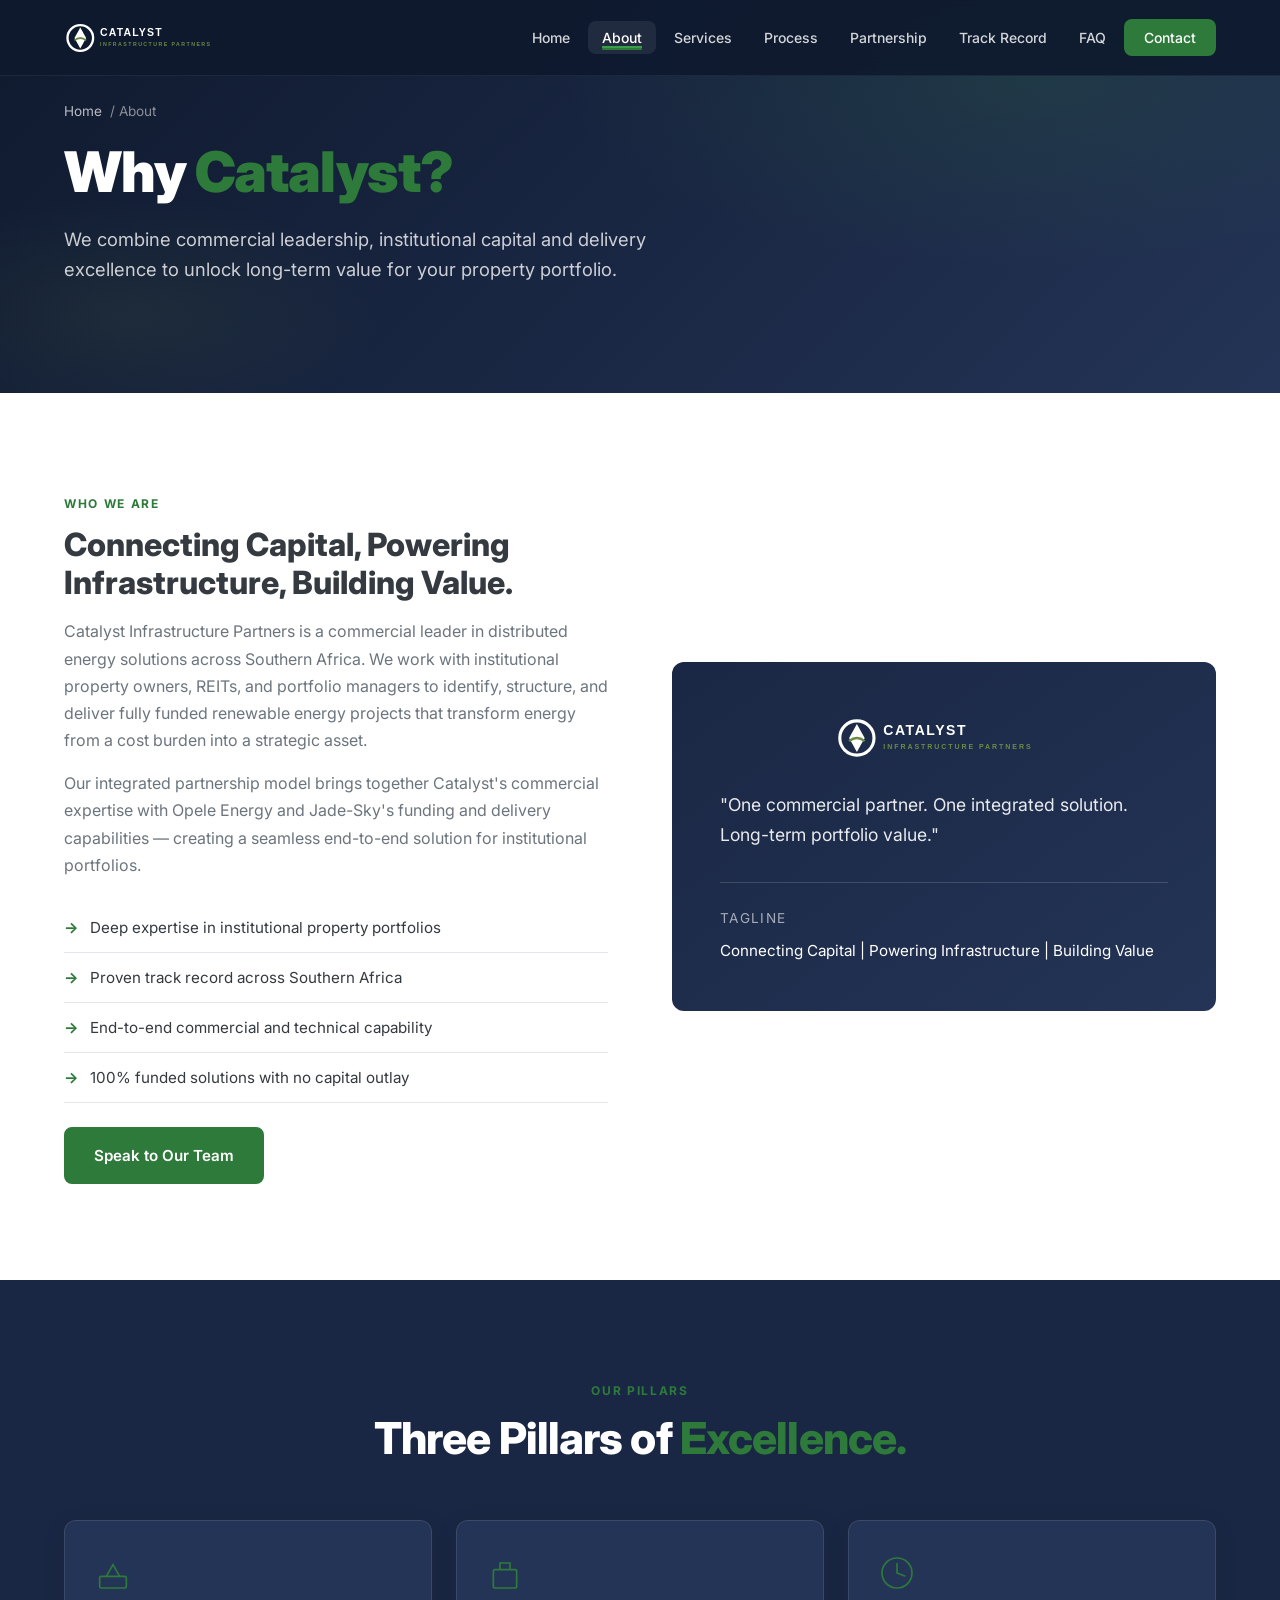
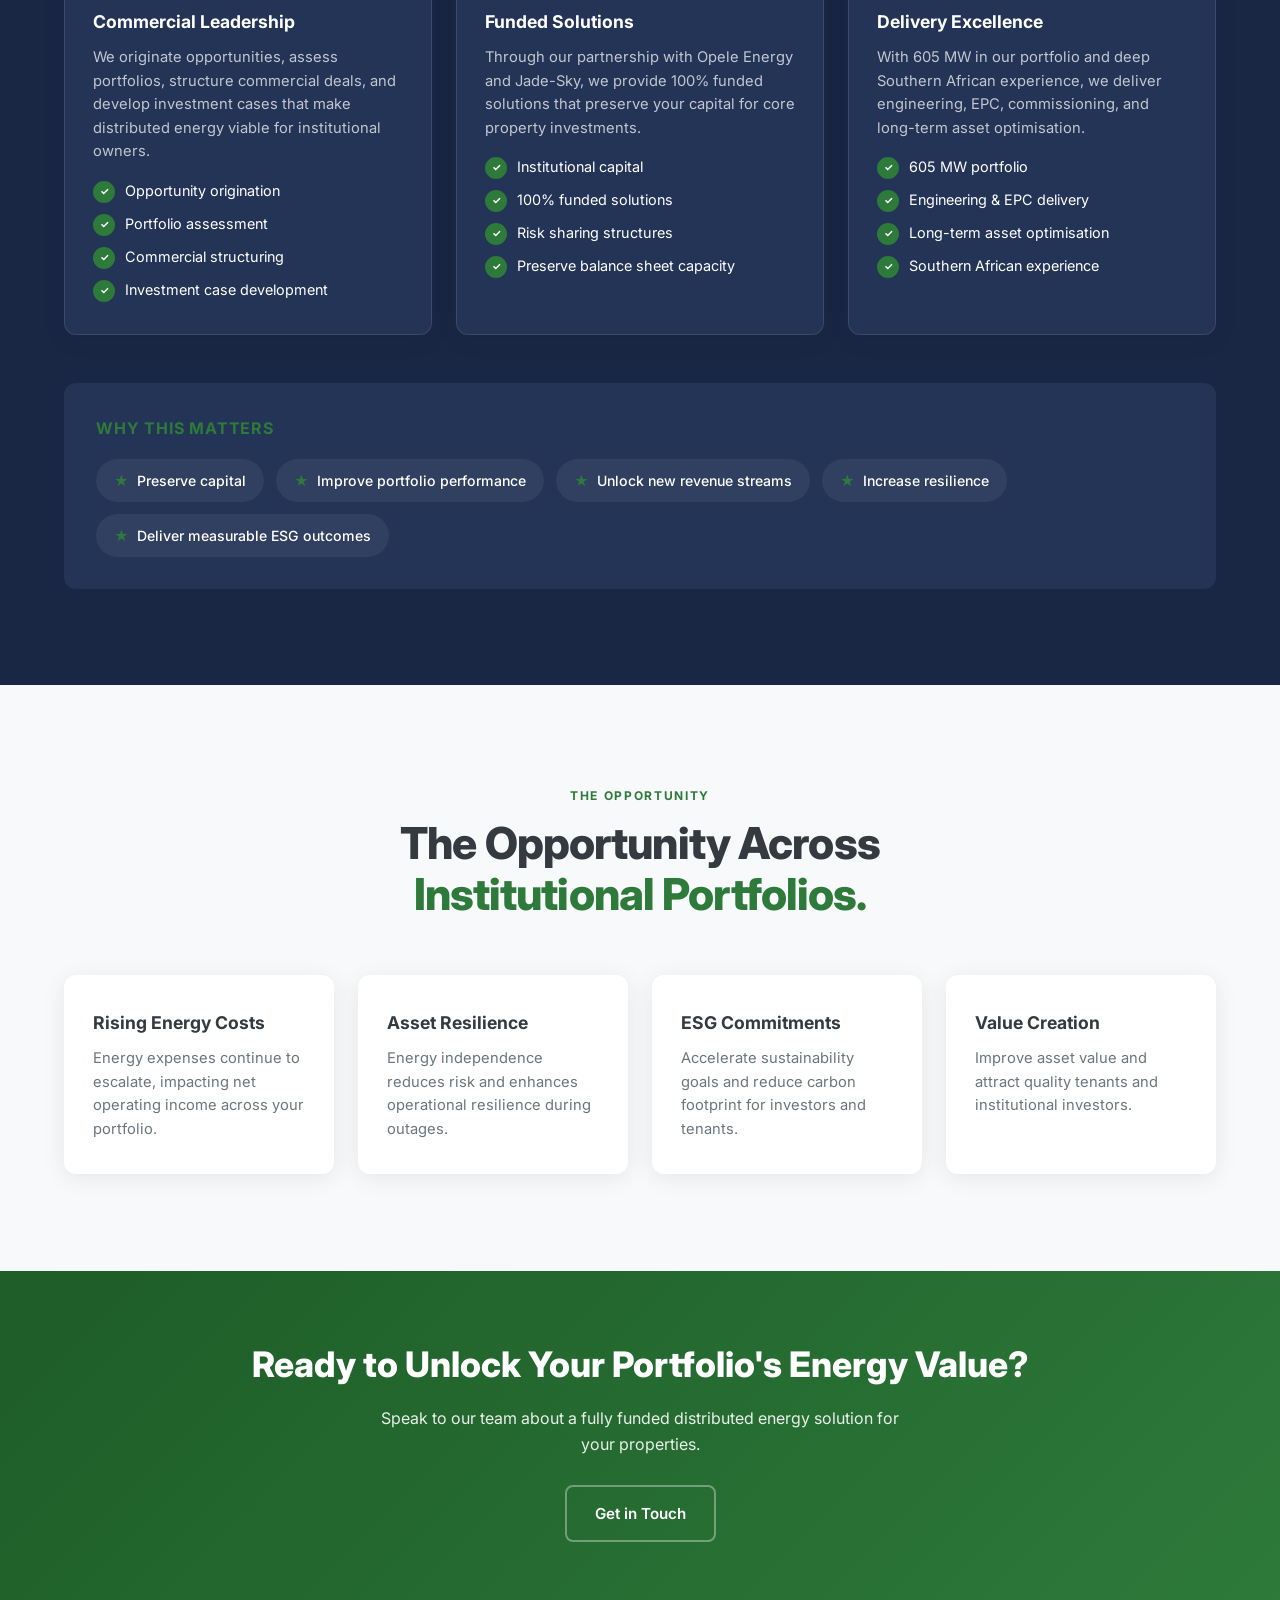
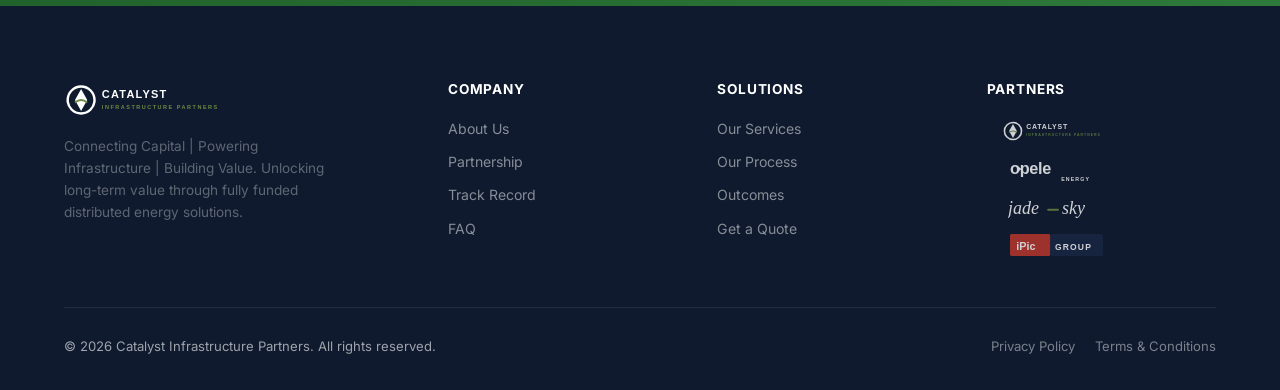
==== about.html @ 3e43d6f1 "Rebuild as multi-page site with fixed logos and premium animations Convert single-page site into ful" ====
<!DOCTYPE html>
<html lang="en">
<head>
    <meta charset="UTF-8">
    <meta name="viewport" content="width=device-width, initial-scale=1.0">
    <title>About Us | Catalyst Infrastructure Partners</title>
    <meta name="description" content="Learn about Catalyst Infrastructure Partners — commercial leadership in distributed energy solutions across Southern Africa.">
    <link rel="preconnect" href="https://fonts.googleapis.com">
    <link rel="preconnect" href="https://fonts.gstatic.com" crossorigin>
    <link href="https://fonts.googleapis.com/css2?family=Inter:wght@300;400;500;600;700;800;900&display=swap" rel="stylesheet">
    <link rel="stylesheet" href="css/styles.css">
    <link rel="stylesheet" href="css/animations.css">
    <link rel="icon" href="assets/logos/catalyst-dark.svg" type="image/svg+xml">
</head>
<body data-page="about" class="page-loading">
    <div id="site-nav"></div>

    <section class="page-hero">
        <div class="container">
            <nav class="breadcrumb"><a href="index.html">Home</a> / About</nav>
            <h1>Why <span class="text-green">Catalyst?</span></h1>
            <p>We combine commercial leadership, institutional capital and delivery excellence to unlock long-term value for your property portfolio.</p>
        </div>
    </section>

    <section class="section">
        <div class="container split-section">
            <div class="split-content reveal-left">
                <span class="section-label">Who We Are</span>
                <h2>Connecting Capital, Powering Infrastructure, Building Value.</h2>
                <p>Catalyst Infrastructure Partners is a commercial leader in distributed energy solutions across Southern Africa. We work with institutional property owners, REITs, and portfolio managers to identify, structure, and deliver fully funded renewable energy projects that transform energy from a cost burden into a strategic asset.</p>
                <p>Our integrated partnership model brings together Catalyst's commercial expertise with Opele Energy and Jade-Sky's funding and delivery capabilities — creating a seamless end-to-end solution for institutional portfolios.</p>
                <ul class="feature-list">
                    <li>Deep expertise in institutional property portfolios</li>
                    <li>Proven track record across Southern Africa</li>
                    <li>End-to-end commercial and technical capability</li>
                    <li>100% funded solutions with no capital outlay</li>
                </ul>
                <a href="contact.html" class="btn btn-primary">Speak to Our Team</a>
            </div>
            <div class="visual-box reveal-right">
                <img src="assets/logos/catalyst-light.svg" alt="Catalyst" style="height:56px;margin-bottom:24px;">
                <p style="font-size:1.1rem;line-height:1.7;opacity:0.9;">"One commercial partner. One integrated solution. Long-term portfolio value."</p>
                <div style="margin-top:32px;padding-top:24px;border-top:1px solid rgba(255,255,255,0.15);">
                    <p style="font-size:0.85rem;opacity:0.6;text-transform:uppercase;letter-spacing:0.1em;margin-bottom:8px;">Tagline</p>
                    <p style="font-size:0.95rem;">Connecting Capital | Powering Infrastructure | Building Value</p>
                </div>
            </div>
        </div>
    </section>

    <section class="section section-dark">
        <div class="container">
            <div class="section-header reveal">
                <span class="section-label">Our Pillars</span>
                <h2 class="section-title">Three Pillars of <span class="text-green">Excellence.</span></h2>
            </div>
            <div class="cards-grid three-col stagger-children reveal">
                <div class="card card-bordered">
                    <div class="card-icon-sm"><svg viewBox="0 0 48 48" fill="none" stroke="currentColor" stroke-width="2"><rect x="8" y="28" width="32" height="14" rx="2"/><path d="M16 28 L24 14 L32 28"/></svg></div>
                    <h3>Commercial Leadership</h3>
                    <p>We originate opportunities, assess portfolios, structure commercial deals, and develop investment cases that make distributed energy viable for institutional owners.</p>
                    <ul class="check-list" style="margin-top:16px;">
                        <li>Opportunity origination</li>
                        <li>Portfolio assessment</li>
                        <li>Commercial structuring</li>
                        <li>Investment case development</li>
                    </ul>
                </div>
                <div class="card card-bordered">
                    <div class="card-icon-sm"><svg viewBox="0 0 48 48" fill="none" stroke="currentColor" stroke-width="2"><rect x="10" y="20" width="28" height="22" rx="2"/><path d="M18 20 L18 12 L30 12 L30 20"/></svg></div>
                    <h3>Funded Solutions</h3>
                    <p>Through our partnership with Opele Energy and Jade-Sky, we provide 100% funded solutions that preserve your capital for core property investments.</p>
                    <ul class="check-list" style="margin-top:16px;">
                        <li>Institutional capital</li>
                        <li>100% funded solutions</li>
                        <li>Risk sharing structures</li>
                        <li>Preserve balance sheet capacity</li>
                    </ul>
                </div>
                <div class="card card-bordered">
                    <div class="card-icon-sm"><svg viewBox="0 0 48 48" fill="none" stroke="currentColor" stroke-width="2"><circle cx="24" cy="24" r="18"/><path d="M24 12 L24 24 L34 28"/></svg></div>
                    <h3>Delivery Excellence</h3>
                    <p>With 605 MW in our portfolio and deep Southern African experience, we deliver engineering, EPC, commissioning, and long-term asset optimisation.</p>
                    <ul class="check-list" style="margin-top:16px;">
                        <li>605 MW portfolio</li>
                        <li>Engineering & EPC delivery</li>
                        <li>Long-term asset optimisation</li>
                        <li>Southern African experience</li>
                    </ul>
                </div>
            </div>
            <div class="why-matters reveal">
                <h3>Why This Matters</h3>
                <div class="matters-grid">
                    <div class="matter-item"><span class="matter-icon">&#9733;</span><span>Preserve capital</span></div>
                    <div class="matter-item"><span class="matter-icon">&#9733;</span><span>Improve portfolio performance</span></div>
                    <div class="matter-item"><span class="matter-icon">&#9733;</span><span>Unlock new revenue streams</span></div>
                    <div class="matter-item"><span class="matter-icon">&#9733;</span><span>Increase resilience</span></div>
                    <div class="matter-item"><span class="matter-icon">&#9733;</span><span>Deliver measurable ESG outcomes</span></div>
                </div>
            </div>
        </div>
    </section>

    <section class="section section-gray">
        <div class="container">
            <div class="section-header reveal">
                <span class="section-label">The Opportunity</span>
                <h2 class="section-title">The Opportunity Across <span class="text-green">Institutional Portfolios.</span></h2>
            </div>
            <div class="cards-grid four-col stagger-children reveal">
                <div class="card"><h3>Rising Energy Costs</h3><p>Energy expenses continue to escalate, impacting net operating income across your portfolio.</p></div>
                <div class="card"><h3>Asset Resilience</h3><p>Energy independence reduces risk and enhances operational resilience during outages.</p></div>
                <div class="card"><h3>ESG Commitments</h3><p>Accelerate sustainability goals and reduce carbon footprint for investors and tenants.</p></div>
                <div class="card"><h3>Value Creation</h3><p>Improve asset value and attract quality tenants and institutional investors.</p></div>
            </div>
        </div>
    </section>

    <section class="cta-banner reveal-scale">
        <div class="container">
            <h2>Ready to Unlock Your Portfolio's Energy Value?</h2>
            <p>Speak to our team about a fully funded distributed energy solution for your properties.</p>
            <a href="contact.html" class="btn btn-outline">Get in Touch</a>
        </div>
    </section>

    <div id="site-footer"></div>
    <script src="js/components.js"></script>
    <script src="js/main.js"></script>
</body>
</html>
---- css/styles.css ----
/* Shared layout, typography, components */
:root {
    --navy: #1a2744;
    --navy-dark: #0f1a2e;
    --navy-light: #243456;
    --green: #2d7a3a;
    --green-light: #3a9e4a;
    --green-dark: #1e5c28;
    --olive: #6b8c42;
    --white: #ffffff;
    --gray-50: #f8f9fa;
    --gray-100: #f0f2f5;
    --gray-200: #e2e6ea;
    --gray-300: #ced4da;
    --gray-600: #6c757d;
    --gray-800: #343a40;
    --radius: 12px;
    --radius-sm: 8px;
    --shadow: 0 4px 24px rgba(0,0,0,0.08);
    --shadow-lg: 0 12px 48px rgba(0,0,0,0.12);
    --transition: 0.35s cubic-bezier(0.4, 0, 0.2, 1);
    --nav-height: 76px;
}

*, *::before, *::after { margin: 0; padding: 0; box-sizing: border-box; }

html { scroll-behavior: smooth; scroll-padding-top: var(--nav-height); }

body {
    font-family: 'Inter', -apple-system, BlinkMacSystemFont, sans-serif;
    color: var(--gray-800);
    line-height: 1.65;
    overflow-x: hidden;
    background: var(--white);
}

body.page-loading { opacity: 0; }
body.page-ready { opacity: 1; transition: opacity 0.5s ease; }

.container { max-width: 1200px; margin: 0 auto; padding: 0 24px; }
.container-narrow { max-width: 820px; margin: 0 auto; padding: 0 24px; }

img { max-width: 100%; height: auto; display: block; }

a { color: inherit; }

/* ── NAVBAR ── */
.navbar {
    position: fixed;
    top: 0; left: 0; right: 0;
    z-index: 1000;
    height: var(--nav-height);
    background: rgba(15, 26, 46, 0.92);
    backdrop-filter: blur(16px);
    border-bottom: 1px solid rgba(255,255,255,0.06);
    transition: var(--transition);
}

.navbar.scrolled {
    height: 68px;
    background: rgba(15, 26, 46, 0.98);
    box-shadow: 0 8px 32px rgba(0,0,0,0.2);
}

.nav-container {
    display: flex;
    align-items: center;
    justify-content: space-between;
    height: 100%;
    gap: 24px;
}

.nav-logo img { height: 42px; width: auto; }

.nav-links {
    display: flex;
    align-items: center;
    list-style: none;
    gap: 4px;
}

.nav-links a {
    color: rgba(255,255,255,0.82);
    text-decoration: none;
    font-size: 0.875rem;
    font-weight: 500;
    padding: 8px 14px;
    border-radius: var(--radius-sm);
    transition: var(--transition);
    position: relative;
}

.nav-links a:hover,
.nav-links a.active {
    color: var(--white);
    background: rgba(255,255,255,0.08);
}

.nav-links a.active::after {
    content: '';
    position: absolute;
    bottom: 4px;
    left: 14px; right: 14px;
    height: 2px;
    background: var(--green);
    border-radius: 2px;
}

.nav-cta {
    background: var(--green) !important;
    color: var(--white) !important;
    padding: 10px 20px !important;
}

.nav-cta:hover { background: var(--green-light) !important; }

.nav-toggle {
    display: none;
    flex-direction: column;
    gap: 5px;
    background: none;
    border: none;
    cursor: pointer;
    padding: 6px;
}

.nav-toggle span {
    width: 24px; height: 2px;
    background: var(--white);
    border-radius: 2px;
    transition: var(--transition);
}

/* ── PARTNER LOGO BAR ── */
.partner-bar {
    background: var(--navy-dark);
    border-bottom: 1px solid rgba(255,255,255,0.06);
    padding: 12px 0;
    margin-top: var(--nav-height);
}

.partner-bar-inner {
    display: flex;
    align-items: center;
    justify-content: center;
    flex-wrap: wrap;
    gap: 8px 24px;
}

.partner-bar-label {
    font-size: 0.65rem;
    font-weight: 600;
    letter-spacing: 0.12em;
    text-transform: uppercase;
    color: rgba(255,255,255,0.45);
    margin-right: 8px;
}

.partner-bar-logos {
    display: flex;
    align-items: center;
    gap: 20px;
    flex-wrap: wrap;
}

.partner-bar-logos img {
    height: 28px;
    width: auto;
    max-width: 140px;
    object-fit: contain;
    opacity: 0.85;
    transition: var(--transition);
}

.partner-bar-logos img:hover { opacity: 1; transform: scale(1.03); }

.partner-divider {
    width: 1px;
    height: 28px;
    background: rgba(255,255,255,0.15);
}

/* Logo display helpers */
.logo-on-dark { filter: none; }
.logo-card {
    display: flex;
    align-items: center;
    justify-content: center;
    padding: 20px 28px;
    border-radius: var(--radius-sm);
    background: var(--navy);
    min-height: 72px;
}

.logo-card.light { background: var(--white); border: 1px solid var(--gray-200); }
.logo-card img { height: 36px; width: auto; max-width: 180px; object-fit: contain; }
.logo-card.wide img { max-width: 220px; height: 32px; }

/* ── PAGE HERO ── */
.page-hero {
    position: relative;
    padding: 100px 0 80px;
    background: linear-gradient(135deg, var(--navy-dark) 0%, var(--navy) 55%, var(--navy-light) 100%);
    overflow: hidden;
    color: var(--white);
}

.page-hero::before {
    content: '';
    position: absolute;
    inset: 0;
    background:
        radial-gradient(ellipse 60% 80% at 80% 20%, rgba(45,122,58,0.18) 0%, transparent 60%),
        radial-gradient(ellipse 40% 60% at 10% 80%, rgba(107,140,66,0.1) 0%, transparent 50%);
    pointer-events: none;
}

.page-hero .container { position: relative; z-index: 2; }

.page-hero h1 {
    font-size: clamp(2.2rem, 4.5vw, 3.5rem);
    font-weight: 900;
    line-height: 1.1;
    letter-spacing: -0.02em;
    margin-bottom: 20px;
    max-width: 720px;
}

.page-hero p {
    font-size: 1.15rem;
    color: rgba(255,255,255,0.78);
    max-width: 600px;
    margin-bottom: 28px;
}

.breadcrumb {
    display: flex;
    gap: 8px;
    font-size: 0.85rem;
    color: rgba(255,255,255,0.5);
    margin-bottom: 20px;
}

.breadcrumb a { color: rgba(255,255,255,0.7); text-decoration: none; }
.breadcrumb a:hover { color: var(--green-light); }

.hero-home {
    min-height: calc(100vh - var(--nav-height));
    display: flex;
    align-items: center;
    padding: 80px 0;
}

.hero-grid {
    display: grid;
    grid-template-columns: 1.1fr 0.9fr;
    gap: 48px;
    align-items: center;
}

.hero-visual {
    position: relative;
    border-radius: var(--radius);
    overflow: hidden;
    aspect-ratio: 4/3;
    background: linear-gradient(145deg, var(--navy-light), var(--green-dark));
    box-shadow: var(--shadow-lg);
}

.hero-visual-inner {
    position: absolute;
    inset: 0;
    display: flex;
    flex-direction: column;
    align-items: center;
    justify-content: center;
    gap: 16px;
    padding: 32px;
}

.hero-solar-icon {
    width: 80px; height: 80px;
    color: rgba(255,255,255,0.9);
}

.hero-stat-pills {
    display: flex;
    flex-wrap: wrap;
    gap: 12px;
    margin-top: 32px;
}

.stat-pill {
    background: rgba(255,255,255,0.08);
    border: 1px solid rgba(255,255,255,0.12);
    border-radius: 100px;
    padding: 10px 20px;
    font-size: 0.85rem;
    font-weight: 600;
}

.stat-pill strong { color: var(--green-light); }

/* ── BUTTONS ── */
.btn {
    display: inline-flex;
    align-items: center;
    justify-content: center;
    gap: 8px;
    padding: 14px 28px;
    border-radius: var(--radius-sm);
    font-size: 0.95rem;
    font-weight: 600;
    text-decoration: none;
    cursor: pointer;
    border: 2px solid transparent;
    transition: var(--transition);
    font-family: inherit;
}

.btn-primary {
    background: var(--green);
    color: var(--white);
    border-color: var(--green);
}

.btn-primary:hover {
    background: var(--green-light);
    border-color: var(--green-light);
    transform: translateY(-2px);
    box-shadow: 0 8px 24px rgba(45,122,58,0.35);
}

.btn-outline {
    background: transparent;
    color: var(--white);
    border-color: rgba(255,255,255,0.35);
}

.btn-outline:hover {
    border-color: var(--white);
    background: rgba(255,255,255,0.06);
}

.btn-outline-dark {
    background: transparent;
    color: var(--navy);
    border-color: var(--navy);
}

.btn-outline-dark:hover {
    background: var(--navy);
    color: var(--white);
}

.btn-full { width: 100%; }

.btn-group { display: flex; flex-wrap: wrap; gap: 12px; }

/* ── SECTIONS ── */
.section { padding: 96px 0; }
.section-sm { padding: 64px 0; }
.section-dark { background: var(--navy); color: var(--white); }
.section-gray { background: var(--gray-50); }

.section-header {
    text-align: center;
    max-width: 680px;
    margin: 0 auto 56px;
}

.section-label {
    display: inline-block;
    font-size: 0.75rem;
    font-weight: 700;
    letter-spacing: 0.14em;
    text-transform: uppercase;
    color: var(--green);
    margin-bottom: 12px;
}

.section-title {
    font-size: clamp(1.8rem, 3.5vw, 2.75rem);
    font-weight: 800;
    letter-spacing: -0.02em;
    margin-bottom: 16px;
    line-height: 1.15;
}

.section-subtitle {
    font-size: 1.05rem;
    color: var(--gray-600);
    line-height: 1.7;
}

.section-dark .section-subtitle { color: rgba(255,255,255,0.7); }

.text-green { color: var(--green); }
.text-white { color: var(--white); }

.section-footer-text {
    text-align: center;
    font-size: 1.1rem;
    font-weight: 600;
    margin-top: 48px;
    padding-top: 32px;
    border-top: 1px solid rgba(255,255,255,0.1);
}

/* ── GRIDS & CARDS ── */
.cards-grid { display: grid; gap: 24px; }
.two-col { grid-template-columns: repeat(2, 1fr); }
.three-col { grid-template-columns: repeat(3, 1fr); }
.four-col { grid-template-columns: repeat(4, 1fr); }
.five-col { grid-template-columns: repeat(5, 1fr); }

.card {
    background: var(--white);
    border-radius: var(--radius);
    padding: 32px 28px;
    box-shadow: var(--shadow);
    transition: var(--transition);
    border: 1px solid transparent;
}

.card:hover {
    transform: translateY(-6px);
    box-shadow: var(--shadow-lg);
    border-color: rgba(45,122,58,0.15);
}

.card-bordered {
    background: rgba(255,255,255,0.04);
    border: 1px solid rgba(255,255,255,0.1);
    text-align: left;
}

.section-dark .card-bordered { background: var(--navy-light); }

.card h3 { font-size: 1.1rem; font-weight: 700; margin-bottom: 10px; }
.card p { font-size: 0.92rem; color: var(--gray-600); line-height: 1.6; }
.section-dark .card p { color: rgba(255,255,255,0.72); }

.card-icon {
    width: 52px; height: 52px;
    margin-bottom: 16px;
    color: var(--green);
}

.card-icon-sm { width: 40px; height: 40px; margin-bottom: 14px; color: var(--green); }

.card-link {
    display: inline-flex;
    align-items: center;
    gap: 6px;
    margin-top: 16px;
    font-size: 0.9rem;
    font-weight: 600;
    color: var(--green);
    text-decoration: none;
}

.card-link:hover { gap: 10px; }

/* ── CHECK LIST ── */
.check-list { list-style: none; display: flex; flex-direction: column; gap: 10px; }

.check-list li {
    display: flex;
    align-items: flex-start;
    gap: 10px;
    font-size: 0.9rem;
    line-height: 1.5;
}

.check-list li::before {
    content: '✓';
    display: inline-flex;
    align-items: center;
    justify-content: center;
    width: 22px; height: 22px;
    border-radius: 50%;
    background: var(--green);
    color: var(--white);
    font-size: 0.65rem;
    font-weight: 700;
    flex-shrink: 0;
    margin-top: 1px;
}

/* ── STATS ── */
.stats-grid {
    display: grid;
    grid-template-columns: repeat(4, 1fr);
    gap: 24px;
}

.stat {
    text-align: center;
    padding: 36px 20px;
    background: rgba(255,255,255,0.04);
    border: 1px solid rgba(255,255,255,0.1);
    border-radius: var(--radius);
    transition: var(--transition);
}

.stat:hover { background: rgba(255,255,255,0.08); transform: translateY(-4px); }

.stat-number {
    font-size: 2.75rem;
    font-weight: 900;
    color: var(--green);
    line-height: 1;
}

.stat-unit { font-size: 1.1rem; font-weight: 700; color: var(--green); margin-left: 2px; }
.stat h3 { font-size: 0.9rem; font-weight: 700; margin: 12px 0 6px; text-transform: uppercase; letter-spacing: 0.04em; }
.stat p { font-size: 0.85rem; opacity: 0.65; }

/* ── PROCESS STEPS ── */
.process-steps {
    display: flex;
    align-items: flex-start;
    justify-content: center;
    gap: 12px;
}

.step { text-align: center; flex: 1; max-width: 220px; }

.step-number {
    display: inline-flex;
    align-items: center;
    justify-content: center;
    width: 36px; height: 36px;
    border-radius: 50%;
    background: var(--green);
    color: var(--white);
    font-weight: 700;
    font-size: 0.9rem;
    margin-bottom: 14px;
}

.step-icon { width: 56px; height: 56px; margin: 0 auto 14px; color: var(--green); }
.step h3 { font-size: 1rem; margin-bottom: 8px; text-transform: uppercase; letter-spacing: 0.04em; }
.step p { font-size: 0.88rem; opacity: 0.75; }

.step-arrow { font-size: 1.4rem; color: rgba(255,255,255,0.25); padding-top: 72px; flex-shrink: 0; }

/* ── PARTNERSHIP ── */
.partnership-flow {
    display: grid;
    grid-template-columns: 1fr auto 1fr;
    gap: 28px;
    align-items: start;
}

.partner-card {
    background: var(--gray-50);
    border-radius: var(--radius);
    padding: 32px;
    box-shadow: var(--shadow);
}

.partner-card h3 { font-size: 1.25rem; margin-bottom: 4px; }
.partner-role { color: var(--green); font-weight: 600; margin-bottom: 20px; font-size: 0.95rem; }

.flow-box {
    display: flex;
    flex-direction: column;
    align-items: center;
    gap: 8px;
    padding: 20px;
}

.flow-step {
    background: var(--navy);
    color: var(--white);
    padding: 14px 22px;
    border-radius: var(--radius-sm);
    text-align: center;
    min-width: 170px;
}

.flow-step.highlight { background: var(--green); }
.flow-step strong { display: block; font-size: 0.9rem; }
.flow-step span { font-size: 0.78rem; opacity: 0.8; }
.flow-arrow-down { font-size: 1.4rem; color: var(--green); font-weight: 700; }

/* ── FAQ ── */
.faq-list { display: flex; flex-direction: column; gap: 12px; }

.faq-item {
    background: var(--white);
    border: 1px solid var(--gray-200);
    border-radius: var(--radius-sm);
    overflow: hidden;
    transition: var(--transition);
}

.faq-item.open { border-color: var(--green); box-shadow: var(--shadow); }

.faq-question {
    width: 100%;
    display: flex;
    align-items: center;
    justify-content: space-between;
    gap: 16px;
    padding: 20px 24px;
    background: none;
    border: none;
    cursor: pointer;
    font-family: inherit;
    font-size: 1rem;
    font-weight: 600;
    text-align: left;
    color: var(--navy);
    transition: var(--transition);
}

.faq-question:hover { color: var(--green); }

.faq-icon {
    width: 28px; height: 28px;
    border-radius: 50%;
    background: var(--gray-100);
    display: flex;
    align-items: center;
    justify-content: center;
    font-size: 1.2rem;
    color: var(--green);
    flex-shrink: 0;
    transition: var(--transition);
}

.faq-item.open .faq-icon { background: var(--green); color: var(--white); transform: rotate(45deg); }

.faq-answer {
    max-height: 0;
    overflow: hidden;
    transition: max-height 0.4s ease, padding 0.4s ease;
}

.faq-item.open .faq-answer { max-height: 400px; }

.faq-answer-inner {
    padding: 0 24px 20px;
    font-size: 0.95rem;
    color: var(--gray-600);
    line-height: 1.7;
}

/* ── CONTACT ── */
.contact-grid {
    display: grid;
    grid-template-columns: 1fr 1.1fr;
    gap: 48px;
    align-items: start;
}

.contact-card {
    background: rgba(255,255,255,0.06);
    border-radius: var(--radius-sm);
    padding: 22px;
    margin-bottom: 14px;
    border: 1px solid rgba(255,255,255,0.08);
}

.contact-person { display: flex; align-items: center; gap: 16px; }

.contact-avatar {
    width: 52px; height: 52px;
    border-radius: 50%;
    background: var(--green);
    color: var(--white);
    display: flex;
    align-items: center;
    justify-content: center;
    font-weight: 700;
    flex-shrink: 0;
}

.contact-phone {
    color: var(--green-light);
    text-decoration: none;
    font-weight: 600;
    font-size: 1.05rem;
}

.contact-phone:hover { text-decoration: underline; }

.contact-form {
    display: flex;
    flex-direction: column;
    gap: 14px;
}

.contact-form input,
.contact-form textarea,
.contact-form select {
    padding: 14px 18px;
    border: 1px solid var(--gray-200);
    border-radius: var(--radius-sm);
    background: var(--white);
    font-family: inherit;
    font-size: 0.95rem;
    transition: var(--transition);
}

.section-dark .contact-form input,
.section-dark .contact-form textarea,
.section-dark .contact-form select {
    background: rgba(255,255,255,0.06);
    border-color: rgba(255,255,255,0.15);
    color: var(--white);
}

.contact-form input:focus,
.contact-form textarea:focus,
.contact-form select:focus {
    outline: none;
    border-color: var(--green);
    box-shadow: 0 0 0 3px rgba(45,122,58,0.15);
}

.form-row { display: grid; grid-template-columns: 1fr 1fr; gap: 14px; }

.form-status {
    padding: 14px 18px;
    border-radius: var(--radius-sm);
    font-size: 0.9rem;
    display: none;
}

.form-status.success { display: block; background: rgba(45,122,58,0.15); color: var(--green-dark); border: 1px solid var(--green); }
.form-status.error { display: block; background: rgba(192,57,43,0.1); color: #c0392b; border: 1px solid #c0392b; }

/* ── LEGAL PAGES ── */
.legal-content {
    padding: 48px 0 96px;
}

.legal-content h2 {
    font-size: 1.4rem;
    font-weight: 700;
    color: var(--navy);
    margin: 36px 0 12px;
}

.legal-content h3 {
    font-size: 1.1rem;
    font-weight: 600;
    margin: 24px 0 8px;
}

.legal-content p, .legal-content li {
    font-size: 0.95rem;
    color: var(--gray-600);
    margin-bottom: 12px;
    line-height: 1.75;
}

.legal-content ul { padding-left: 24px; margin-bottom: 16px; }

.legal-updated {
    font-size: 0.85rem;
    color: var(--gray-600);
    margin-bottom: 32px;
    padding-bottom: 24px;
    border-bottom: 1px solid var(--gray-200);
}

/* ── CTA BANNER ── */
.cta-banner {
    background: linear-gradient(135deg, var(--green-dark) 0%, var(--green) 100%);
    color: var(--white);
    padding: 64px 0;
    text-align: center;
}

.cta-banner h2 { font-size: clamp(1.6rem, 3vw, 2.2rem); font-weight: 800; margin-bottom: 12px; }
.cta-banner p { opacity: 0.9; margin-bottom: 28px; max-width: 520px; margin-left: auto; margin-right: auto; }

/* ── FOOTER ── */
.footer {
    background: var(--navy-dark);
    color: rgba(255,255,255,0.6);
    padding: 72px 0 32px;
}

.footer-grid {
    display: grid;
    grid-template-columns: 1.5fr 1fr 1fr 1fr;
    gap: 40px;
    margin-bottom: 48px;
}

.footer-logo { height: 44px; margin-bottom: 14px; }
.footer-tagline { font-size: 0.85rem; opacity: 0.55; line-height: 1.6; max-width: 280px; }

.footer-col h4 {
    color: var(--white);
    font-size: 0.85rem;
    font-weight: 700;
    margin-bottom: 16px;
    text-transform: uppercase;
    letter-spacing: 0.06em;
}

.footer-col a {
    display: block;
    color: rgba(255,255,255,0.5);
    text-decoration: none;
    font-size: 0.88rem;
    margin-bottom: 10px;
    transition: var(--transition);
}

.footer-col a:hover { color: var(--white); padding-left: 4px; }

.footer-partners {
    display: flex;
    flex-direction: column;
    gap: 10px;
}

.footer-partners img { height: 28px; width: auto; max-width: 140px; object-fit: contain; opacity: 0.8; }

.footer-bottom {
    padding-top: 28px;
    border-top: 1px solid rgba(255,255,255,0.08);
    display: flex;
    flex-wrap: wrap;
    justify-content: space-between;
    align-items: center;
    gap: 16px;
    font-size: 0.82rem;
}

.footer-legal { display: flex; gap: 20px; }
.footer-legal a { color: rgba(255,255,255,0.45); text-decoration: none; }
.footer-legal a:hover { color: var(--white); }

/* ── SPLIT CONTENT ── */
.split-section {
    display: grid;
    grid-template-columns: 1fr 1fr;
    gap: 64px;
    align-items: center;
}

.split-content h2 { font-size: 2rem; font-weight: 800; margin-bottom: 16px; line-height: 1.2; }
.split-content p { color: var(--gray-600); margin-bottom: 16px; line-height: 1.7; }

.feature-list { list-style: none; margin: 24px 0; }
.feature-list li {
    padding: 12px 0;
    border-bottom: 1px solid var(--gray-200);
    display: flex;
    gap: 12px;
    align-items: flex-start;
    font-size: 0.95rem;
}

.feature-list li::before {
    content: '→';
    color: var(--green);
    font-weight: 700;
}

.visual-box {
    background: linear-gradient(145deg, var(--navy), var(--navy-light));
    border-radius: var(--radius);
    padding: 48px;
    color: var(--white);
    min-height: 320px;
    display: flex;
    flex-direction: column;
    justify-content: center;
}

/* ── WHY MATTERS ── */
.why-matters {
    margin-top: 48px;
    background: var(--navy-light);
    border-radius: var(--radius);
    padding: 32px;
}

.why-matters h3 {
    font-size: 1rem;
    font-weight: 700;
    margin-bottom: 18px;
    text-transform: uppercase;
    letter-spacing: 0.05em;
    color: var(--green);
}

.matters-grid { display: flex; flex-wrap: wrap; gap: 12px; }

.matter-item {
    display: flex;
    align-items: center;
    gap: 8px;
    background: rgba(255,255,255,0.06);
    padding: 10px 18px;
    border-radius: 100px;
    font-size: 0.88rem;
    font-weight: 500;
}

.matter-icon { color: var(--green); }

/* ── RESPONSIVE ── */
@media (max-width: 1024px) {
    .four-col, .five-col { grid-template-columns: repeat(2, 1fr); }
    .three-col { grid-template-columns: repeat(2, 1fr); }
    .stats-grid { grid-template-columns: repeat(2, 1fr); }
    .partnership-flow { grid-template-columns: 1fr; }
    .hero-grid, .split-section { grid-template-columns: 1fr; }
    .footer-grid { grid-template-columns: 1fr 1fr; }
}

@media (max-width: 768px) {
    .nav-toggle { display: flex; }

    .nav-links {
        display: none;
        position: absolute;
        top: var(--nav-height);
        left: 0; right: 0;
        background: var(--navy-dark);
        flex-direction: column;
        padding: 20px;
        gap: 4px;
        border-bottom: 1px solid rgba(255,255,255,0.08);
        max-height: calc(100vh - var(--nav-height));
        overflow-y: auto;
    }

    .nav-links.active { display: flex; }

    .two-col, .three-col, .four-col, .five-col { grid-template-columns: 1fr; }
    .stats-grid { grid-template-columns: 1fr 1fr; }
    .contact-grid { grid-template-columns: 1fr; }
    .footer-grid { grid-template-columns: 1fr; gap: 32px; }
    .form-row { grid-template-columns: 1fr; }
    .section { padding: 64px 0; }

    .process-steps { flex-direction: column; align-items: center; }
    .step-arrow { transform: rotate(90deg); padding: 0; }

    .partner-bar-logos { justify-content: center; }
    .partner-divider { display: none; }
}

@media (max-width: 480px) {
    .stats-grid { grid-template-columns: 1fr; }
    .btn-group { flex-direction: column; }
    .btn { width: 100%; }
}
---- css/animations.css ----
/* Premium animations */
@keyframes fadeUp {
    from { opacity: 0; transform: translateY(32px); }
    to { opacity: 1; transform: translateY(0); }
}

@keyframes fadeIn {
    from { opacity: 0; }
    to { opacity: 1; }
}

@keyframes slideInLeft {
    from { opacity: 0; transform: translateX(-40px); }
    to { opacity: 1; transform: translateX(0); }
}

@keyframes slideInRight {
    from { opacity: 0; transform: translateX(40px); }
    to { opacity: 1; transform: translateX(0); }
}

@keyframes scaleIn {
    from { opacity: 0; transform: scale(0.92); }
    to { opacity: 1; transform: scale(1); }
}

@keyframes float {
    0%, 100% { transform: translateY(0); }
    50% { transform: translateY(-12px); }
}

@keyframes pulse-glow {
    0%, 100% { box-shadow: 0 0 0 0 rgba(45,122,58,0.3); }
    50% { box-shadow: 0 0 0 12px rgba(45,122,58,0); }
}

@keyframes gradient-shift {
    0% { background-position: 0% 50%; }
    50% { background-position: 100% 50%; }
    100% { background-position: 0% 50%; }
}

@keyframes shimmer {
    0% { background-position: -200% 0; }
    100% { background-position: 200% 0; }
}

@keyframes line-grow {
    from { width: 0; }
    to { width: 64px; }
}

/* Reveal on scroll */
.reveal {
    opacity: 0;
    transform: translateY(28px);
    transition: opacity 0.7s cubic-bezier(0.4, 0, 0.2, 1),
                transform 0.7s cubic-bezier(0.4, 0, 0.2, 1);
}

.reveal.visible {
    opacity: 1;
    transform: translateY(0);
}

.reveal-left {
    opacity: 0;
    transform: translateX(-32px);
    transition: opacity 0.7s ease, transform 0.7s ease;
}

.reveal-left.visible { opacity: 1; transform: translateX(0); }

.reveal-right {
    opacity: 0;
    transform: translateX(32px);
    transition: opacity 0.7s ease, transform 0.7s ease;
}

.reveal-right.visible { opacity: 1; transform: translateX(0); }

.reveal-scale {
    opacity: 0;
    transform: scale(0.94);
    transition: opacity 0.6s ease, transform 0.6s ease;
}

.reveal-scale.visible { opacity: 1; transform: scale(1); }

/* Stagger children */
.stagger-children > * {
    opacity: 0;
    transform: translateY(20px);
    transition: opacity 0.5s ease, transform 0.5s ease;
}

.stagger-children.visible > *:nth-child(1) { transition-delay: 0.05s; opacity: 1; transform: none; }
.stagger-children.visible > *:nth-child(2) { transition-delay: 0.12s; opacity: 1; transform: none; }
.stagger-children.visible > *:nth-child(3) { transition-delay: 0.19s; opacity: 1; transform: none; }
.stagger-children.visible > *:nth-child(4) { transition-delay: 0.26s; opacity: 1; transform: none; }
.stagger-children.visible > *:nth-child(5) { transition-delay: 0.33s; opacity: 1; transform: none; }
.stagger-children.visible > *:nth-child(6) { transition-delay: 0.4s; opacity: 1; transform: none; }

/* Hero animations */
.hero-animate h1 {
    animation: fadeUp 0.9s cubic-bezier(0.4, 0, 0.2, 1) 0.2s both;
}

.hero-animate p {
    animation: fadeUp 0.9s cubic-bezier(0.4, 0, 0.2, 1) 0.4s both;
}

.hero-animate .btn-group {
    animation: fadeUp 0.9s cubic-bezier(0.4, 0, 0.2, 1) 0.6s both;
}

.hero-animate .hero-visual {
    animation: scaleIn 1s cubic-bezier(0.4, 0, 0.2, 1) 0.3s both;
}

.hero-line {
    display: block;
    width: 0;
    height: 4px;
    background: var(--green);
    margin: 20px 0 24px;
    animation: line-grow 0.8s ease 0.8s forwards;
}

/* Floating elements */
.float-slow { animation: float 6s ease-in-out infinite; }
.float-delay { animation: float 6s ease-in-out 2s infinite; }

/* Card hover premium */
.card, .stat, .outcome-card, .partner-card {
    will-change: transform;
}

.card::after {
    content: '';
    position: absolute;
    inset: 0;
    border-radius: inherit;
    opacity: 0;
    transition: opacity 0.3s ease;
    pointer-events: none;
}

.card { position: relative; overflow: hidden; }

.card::before {
    content: '';
    position: absolute;
    top: 0; left: -100%;
    width: 60%;
    height: 100%;
    background: linear-gradient(90deg, transparent, rgba(255,255,255,0.08), transparent);
    transition: left 0.6s ease;
}

.card:hover::before { left: 120%; }

/* Animated gradient bg */
.animated-gradient {
    background: linear-gradient(-45deg, var(--navy-dark), var(--navy), var(--navy-light), var(--green-dark));
    background-size: 400% 400%;
    animation: gradient-shift 12s ease infinite;
}

/* Counter glow */
.stat-number.counting {
    text-shadow: 0 0 20px rgba(45,122,58,0.4);
}

/* Nav link underline animation */
.nav-links a:not(.nav-cta)::before {
    content: '';
    position: absolute;
    bottom: 6px;
    left: 14px;
    width: 0;
    height: 2px;
    background: var(--green-light);
    transition: width 0.3s ease;
}

.nav-links a:not(.nav-cta):hover::before,
.nav-links a:not(.nav-cta).active::before { width: calc(100% - 28px); }

/* Button ripple feel */
.btn-primary:active { transform: translateY(0) scale(0.98); }

/* Page hero text reveal */
.page-hero h1 .word {
    display: inline-block;
    opacity: 0;
    transform: translateY(20px);
    animation: fadeUp 0.6s ease forwards;
}

.page-hero h1 .word:nth-child(2) { animation-delay: 0.1s; }
.page-hero h1 .word:nth-child(3) { animation-delay: 0.2s; }
.page-hero h1 .word:nth-child(4) { animation-delay: 0.3s; }

/* Reduced motion */
@media (prefers-reduced-motion: reduce) {
    *, *::before, *::after {
        animation-duration: 0.01ms !important;
        animation-iteration-count: 1 !important;
        transition-duration: 0.01ms !important;
    }

    .reveal, .reveal-left, .reveal-right, .reveal-scale {
        opacity: 1;
        transform: none;
    }
}
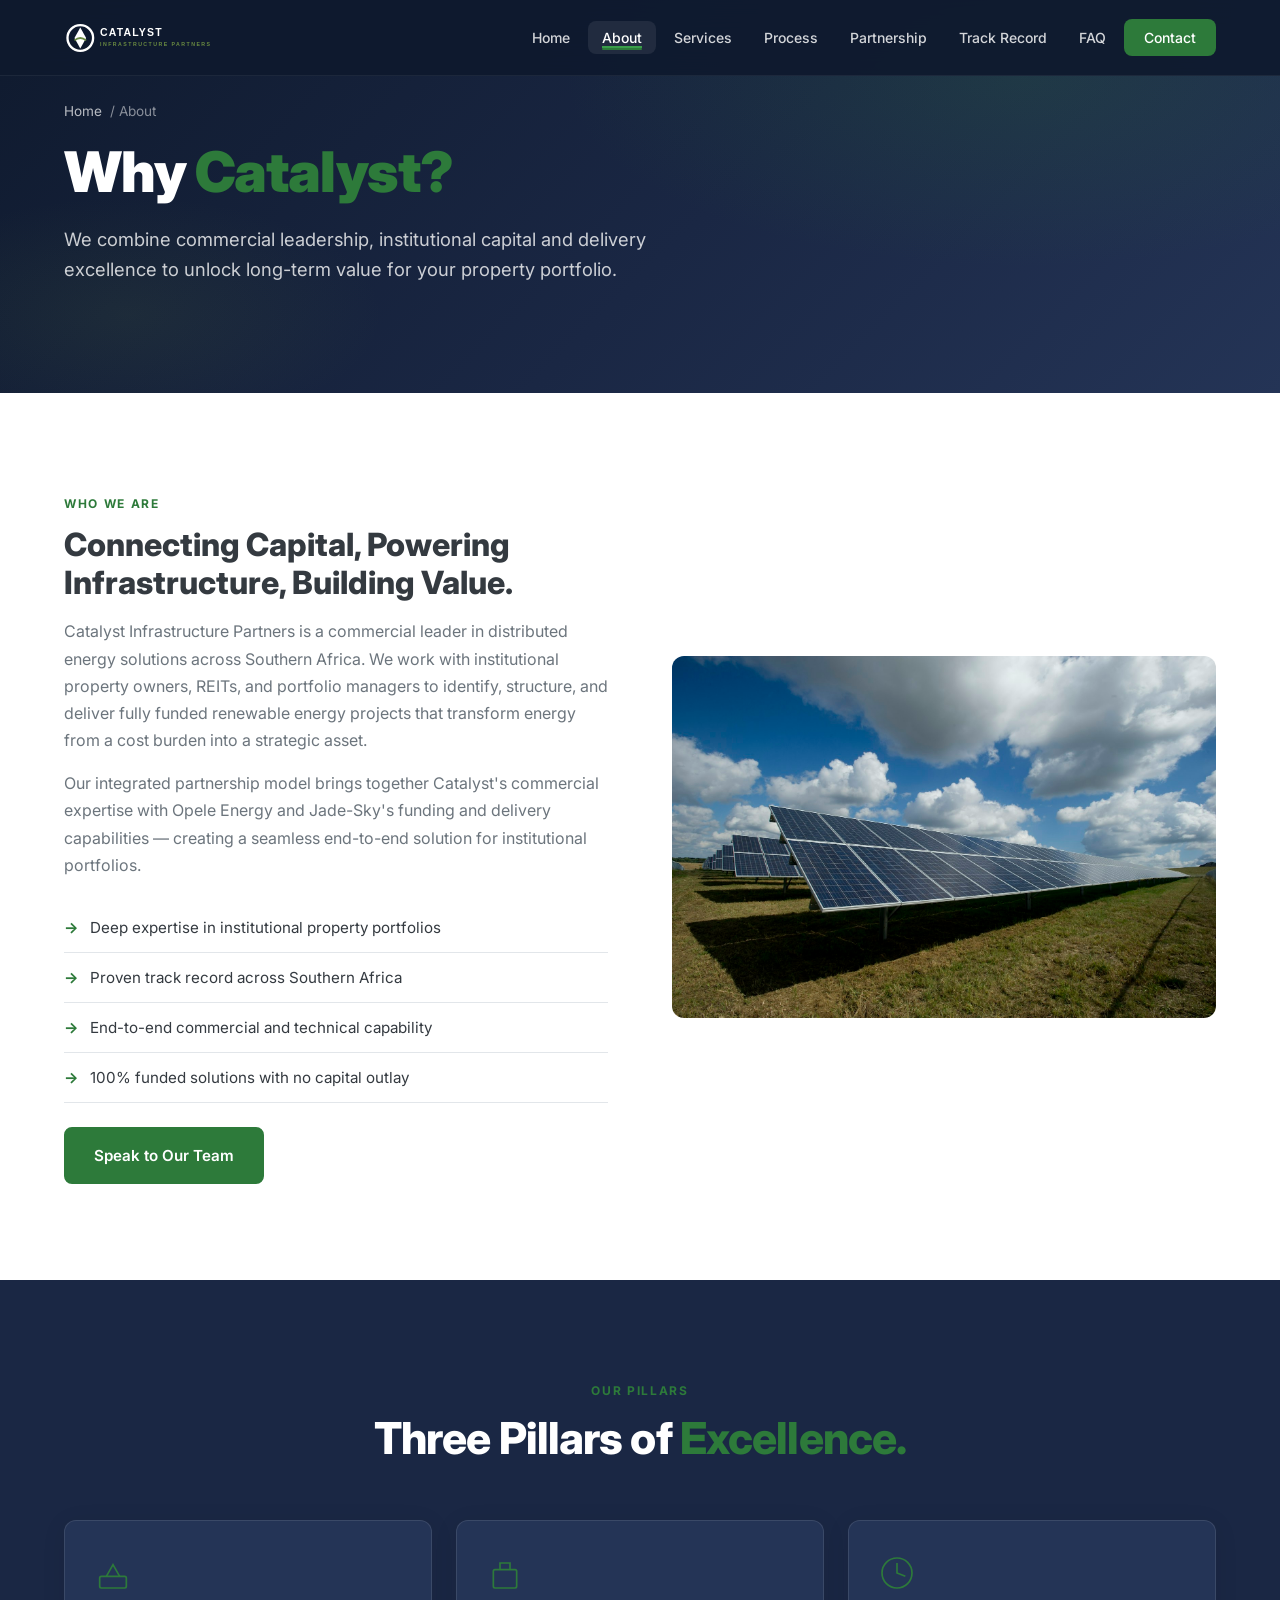
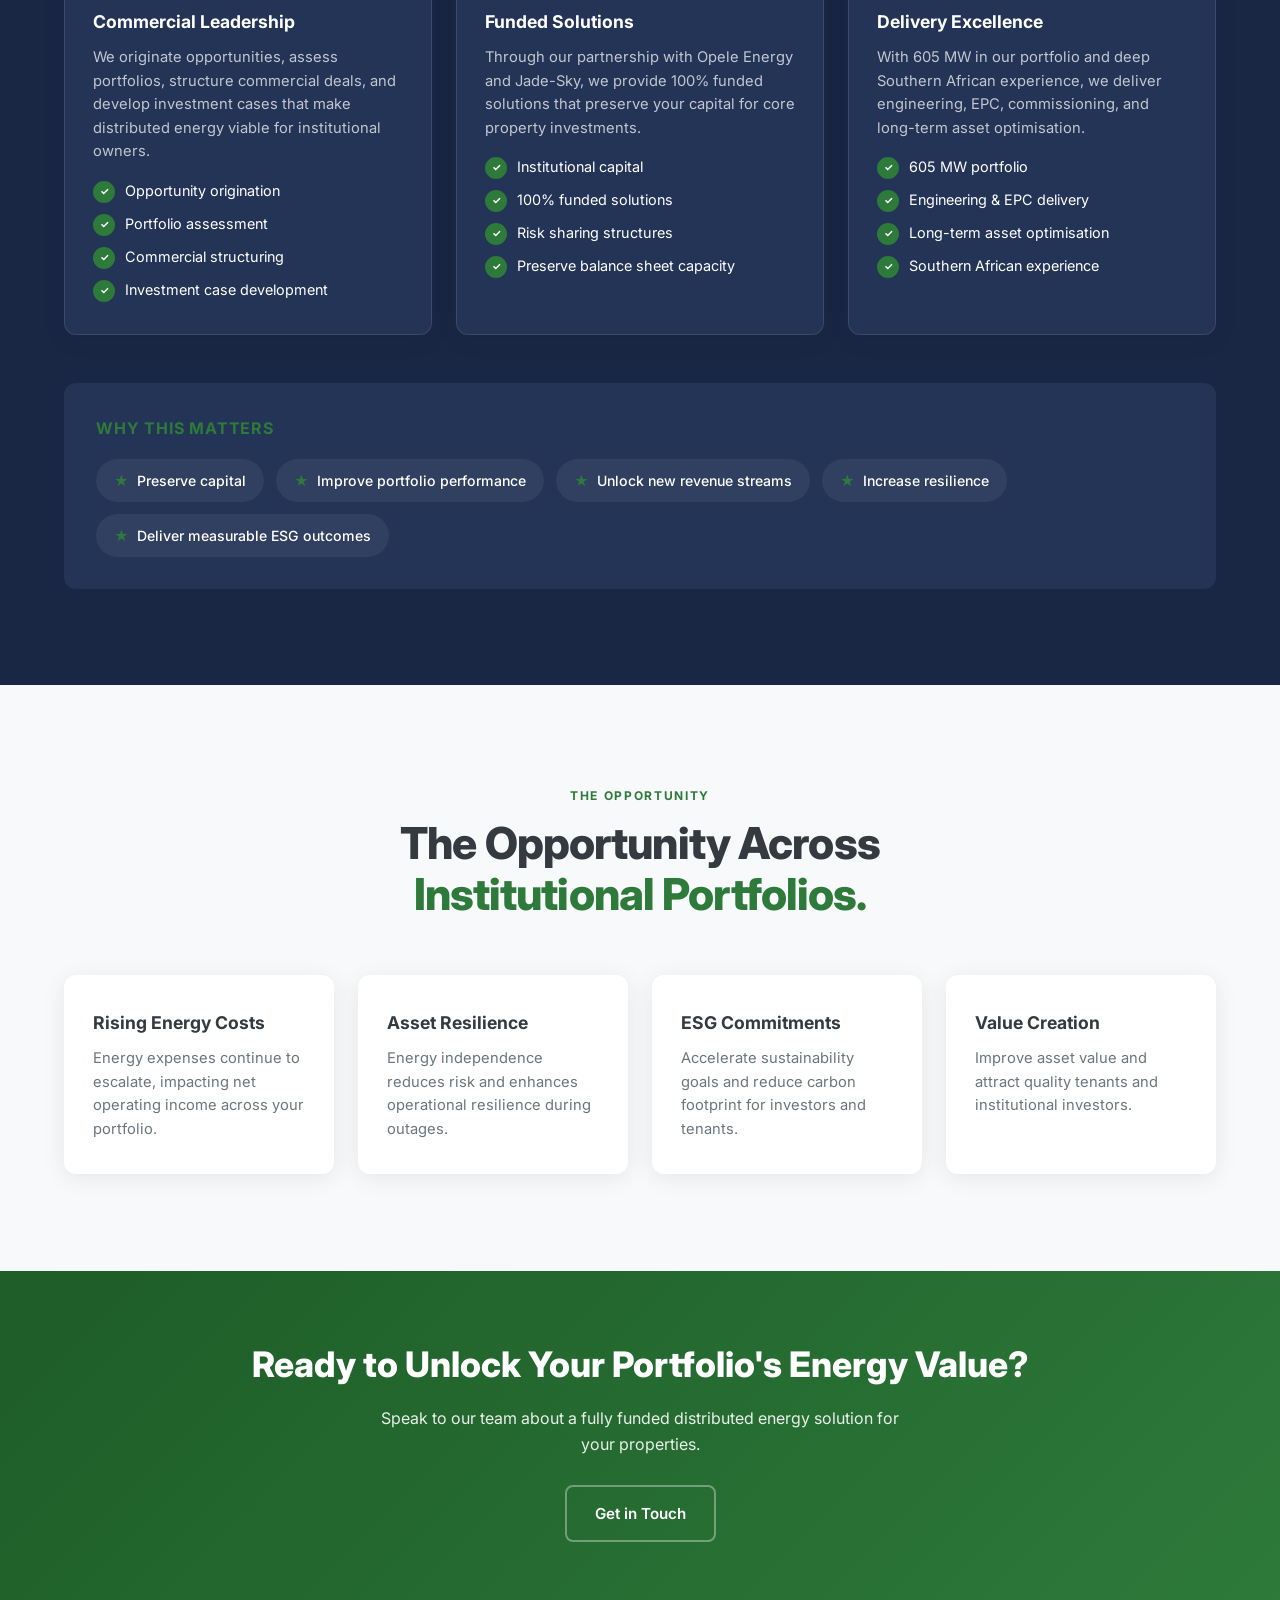
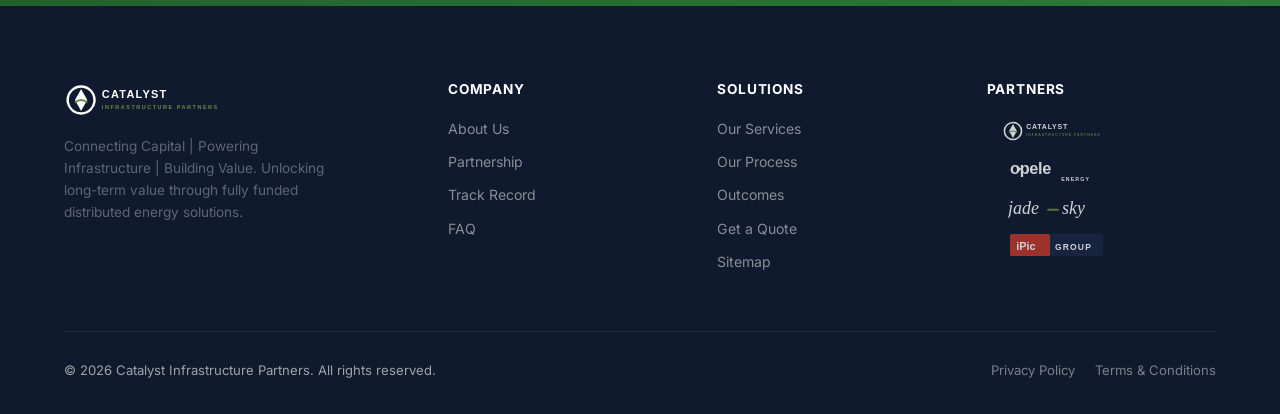
==== commit 846d10a8: "Add SEO foundation and hide public email from site content Remove visible email from legal pages whi" ====
--- a/about.html
+++ b/about.html
@@ -3,14 +3,74 @@
 <head>
     <meta charset="UTF-8">
     <meta name="viewport" content="width=device-width, initial-scale=1.0">
-    <title>About Us | Catalyst Infrastructure Partners</title>
-    <meta name="description" content="Learn about Catalyst Infrastructure Partners — commercial leadership in distributed energy solutions across Southern Africa.">
+    <title>About Us | Catalyst Infrastructure Partners — Commercial Energy Leadership</title>
+    <meta name="description" content="Learn how Catalyst combines commercial leadership, institutional capital and delivery excellence to unlock long-term value for institutional property portfolios across Southern Africa.">
+    <meta name="keywords" content="about Catalyst Infrastructure Partners, commercial energy leadership, institutional capital, Southern Africa energy">
+    <meta name="author" content="Catalyst Infrastructure Partners">
+    <meta name="robots" content="index, follow, max-image-preview:large, max-snippet:-1, max-video-preview:-1">
+    <meta name="theme-color" content="#1a2744">
+    <meta name="geo.region" content="ZA">
+    <meta name="geo.placename" content="South Africa">
+    <link rel="canonical" href="https://beautiful-hummingbird-f5bb47.netlify.app/about.html">
+
+    <!-- Open Graph -->
+    <meta property="og:type" content="website">
+    <meta property="og:url" content="https://beautiful-hummingbird-f5bb47.netlify.app/about.html">
+    <meta property="og:title" content="About Catalyst Infrastructure Partners">
+    <meta property="og:description" content="Learn how Catalyst combines commercial leadership, institutional capital and delivery excellence to unlock long-term value for institutional property portfolios across Southern Africa.">
+    <meta property="og:image" content="https://beautiful-hummingbird-f5bb47.netlify.app/assets/images/solar-rooftop.jpg">
+    <meta property="og:image:width" content="1600">
+    <meta property="og:image:height" content="900">
+    <meta property="og:site_name" content="Catalyst Infrastructure Partners">
+    <meta property="og:locale" content="en_ZA">
+
+    <!-- Twitter Card -->
+    <meta name="twitter:card" content="summary_large_image">
+    <meta name="twitter:title" content="About Catalyst Infrastructure Partners">
+    <meta name="twitter:description" content="Learn how Catalyst combines commercial leadership, institutional capital and delivery excellence to unlock long-term value for institutional property portfolios across Southern Africa.">
+    <meta name="twitter:image" content="https://beautiful-hummingbird-f5bb47.netlify.app/assets/images/solar-rooftop.jpg">
+
+    <!-- Favicon & PWA -->
+    <link rel="icon" href="assets/favicon.svg" type="image/svg+xml">
+    <link rel="apple-touch-icon" href="assets/favicon.svg">
+    <link rel="manifest" href="site.webmanifest">
+
     <link rel="preconnect" href="https://fonts.googleapis.com">
     <link rel="preconnect" href="https://fonts.gstatic.com" crossorigin>
     <link href="https://fonts.googleapis.com/css2?family=Inter:wght@300;400;500;600;700;800;900&display=swap" rel="stylesheet">
     <link rel="stylesheet" href="css/styles.css">
     <link rel="stylesheet" href="css/animations.css">
-    <link rel="icon" href="assets/logos/catalyst-dark.svg" type="image/svg+xml">
+    
+<script type="application/ld+json">
+{
+  "@context": "https://schema.org",
+  "@type": "Organization",
+  "name": "Catalyst Infrastructure Partners",
+  "url": "https://beautiful-hummingbird-f5bb47.netlify.app",
+  "logo": "https://beautiful-hummingbird-f5bb47.netlify.app/assets/logos/catalyst-dark.svg",
+  "description": "Connecting Capital | Powering Infrastructure | Building Value. Fully funded distributed energy solutions across Southern Africa.",
+  "slogan": "Connecting Capital | Powering Infrastructure | Building Value",
+  "areaServed": "Southern Africa",
+  "contactPoint": [
+    {
+      "@type": "ContactPoint",
+      "telephone": "+27-79-502-1668",
+      "contactType": "sales",
+      "name": "Mahlatse Mokwatlo",
+      "availableLanguage": ["English"]
+    },
+    {
+      "@type": "ContactPoint",
+      "telephone": "+27-82-552-2423",
+      "contactType": "sales",
+      "name": "Nic Huisman",
+      "availableLanguage": ["English"]
+    }
+  ],
+  "sameAs": []
+}
+</script>
+    
 </head>
 <body data-page="about" class="page-loading">
     <div id="site-nav"></div>
@@ -38,13 +98,8 @@
                 </ul>
                 <a href="contact.html" class="btn btn-primary">Speak to Our Team</a>
             </div>
-            <div class="visual-box reveal-right">
-                <img src="assets/logos/catalyst-light.svg" alt="Catalyst" style="height:56px;margin-bottom:24px;">
-                <p style="font-size:1.1rem;line-height:1.7;opacity:0.9;">"One commercial partner. One integrated solution. Long-term portfolio value."</p>
-                <div style="margin-top:32px;padding-top:24px;border-top:1px solid rgba(255,255,255,0.15);">
-                    <p style="font-size:0.85rem;opacity:0.6;text-transform:uppercase;letter-spacing:0.1em;margin-bottom:8px;">Tagline</p>
-                    <p style="font-size:0.95rem;">Connecting Capital | Powering Infrastructure | Building Value</p>
-                </div>
+            <div class="visual-box reveal-right" style="padding:0;overflow:hidden;min-height:360px;">
+                <img src="assets/images/solar-rooftop.jpg" alt="Commercial rooftop solar panel installation on institutional property building" class="content-image" width="800" height="600" loading="lazy" style="border-radius:0;min-height:360px;">
             </div>
         </div>
     </section>
--- a/css/styles.css
+++ b/css/styles.css
@@ -42,6 +42,66 @@
 
 img { max-width: 100%; height: auto; display: block; }
 
+.content-image {
+    width: 100%;
+    height: 100%;
+    object-fit: cover;
+    border-radius: var(--radius);
+}
+
+.hero-visual img {
+    position: absolute;
+    inset: 0;
+    width: 100%;
+    height: 100%;
+    object-fit: cover;
+}
+
+.hero-visual-overlay {
+    position: absolute;
+    inset: 0;
+    background: linear-gradient(to top, rgba(15,26,46,0.75) 0%, rgba(15,26,46,0.2) 50%, transparent 100%);
+    z-index: 1;
+}
+
+.hero-visual-caption {
+    position: absolute;
+    bottom: 24px;
+    left: 24px;
+    right: 24px;
+    z-index: 2;
+    color: var(--white);
+    font-size: 0.9rem;
+    font-weight: 500;
+}
+
+.img-card {
+    border-radius: var(--radius);
+    overflow: hidden;
+    box-shadow: var(--shadow-lg);
+    aspect-ratio: 4/3;
+}
+
+.img-card img {
+    width: 100%;
+    height: 100%;
+    object-fit: cover;
+    transition: transform 0.6s ease;
+}
+
+.img-card:hover img { transform: scale(1.05); }
+
+.sr-only {
+    position: absolute;
+    width: 1px;
+    height: 1px;
+    padding: 0;
+    margin: -1px;
+    overflow: hidden;
+    clip: rect(0,0,0,0);
+    border: 0;
+}
+
 a { color: inherit; }
 
 /* ── NAVBAR ── */
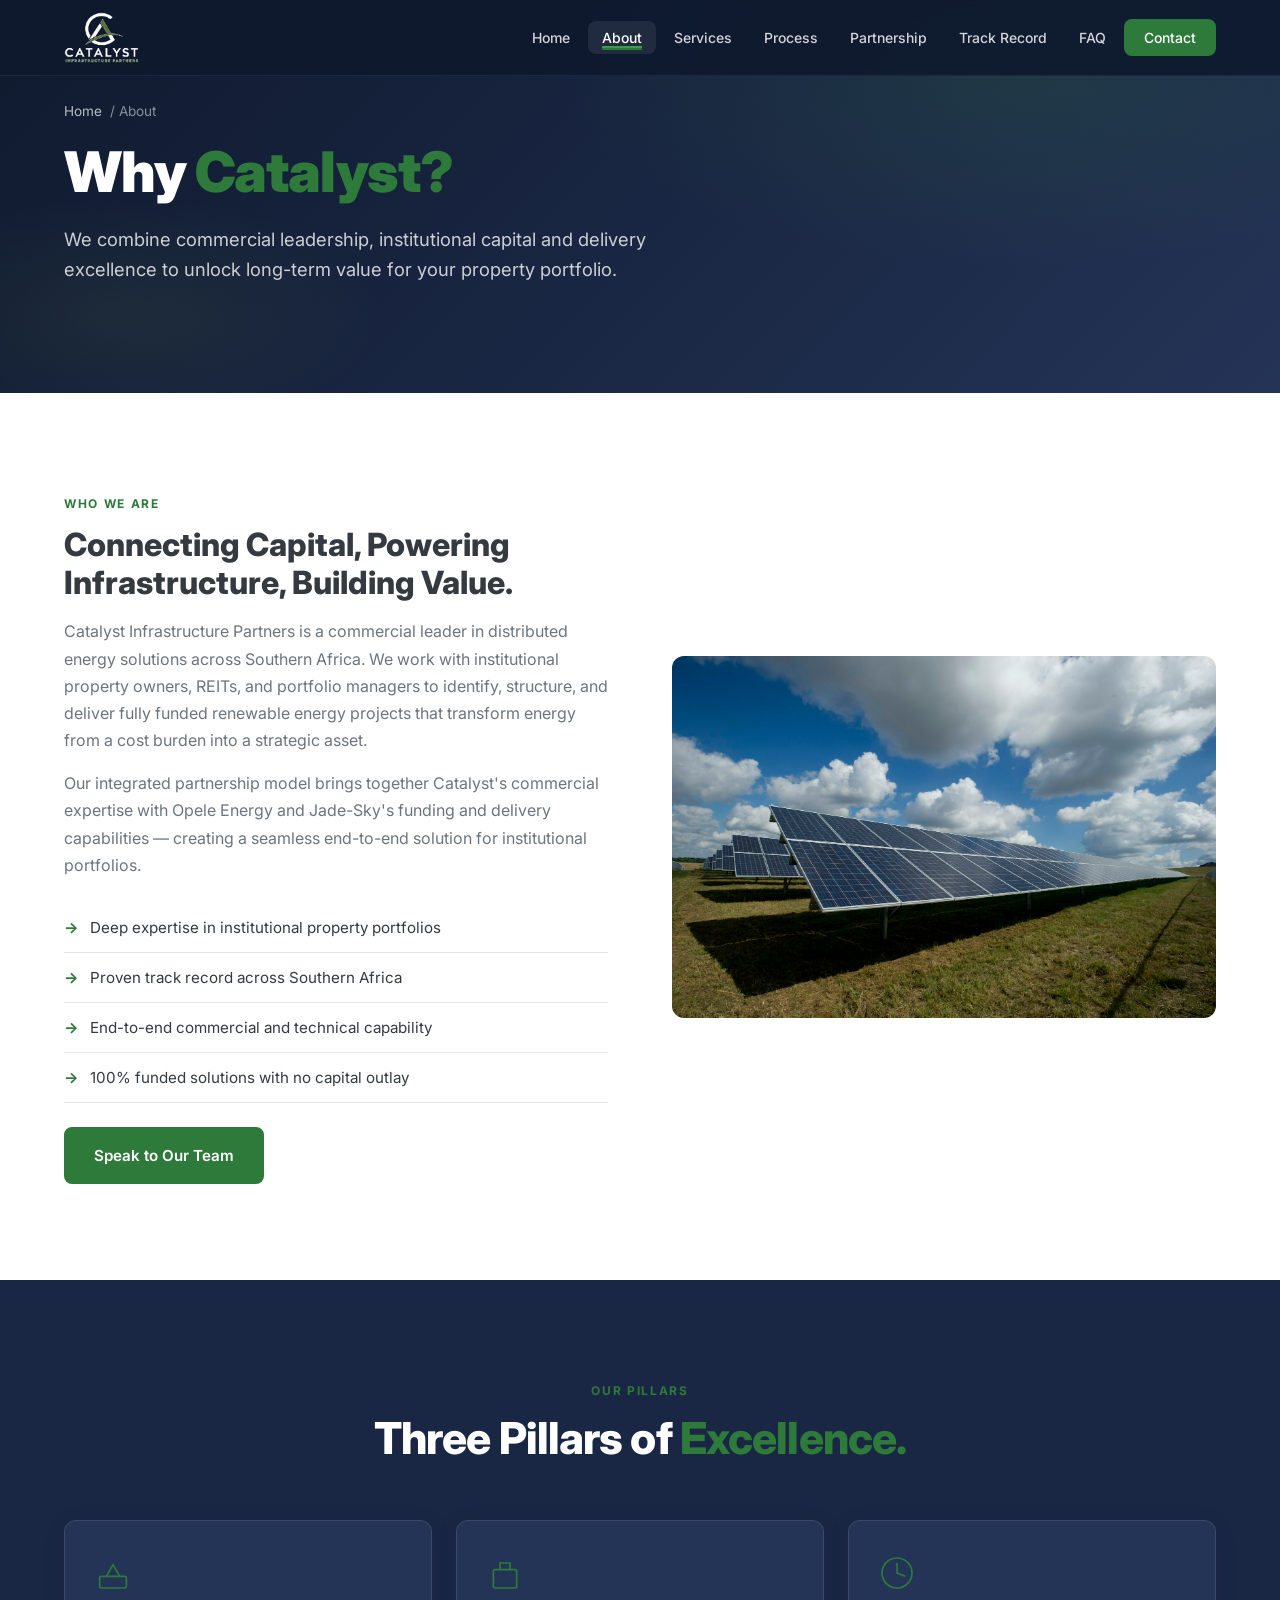
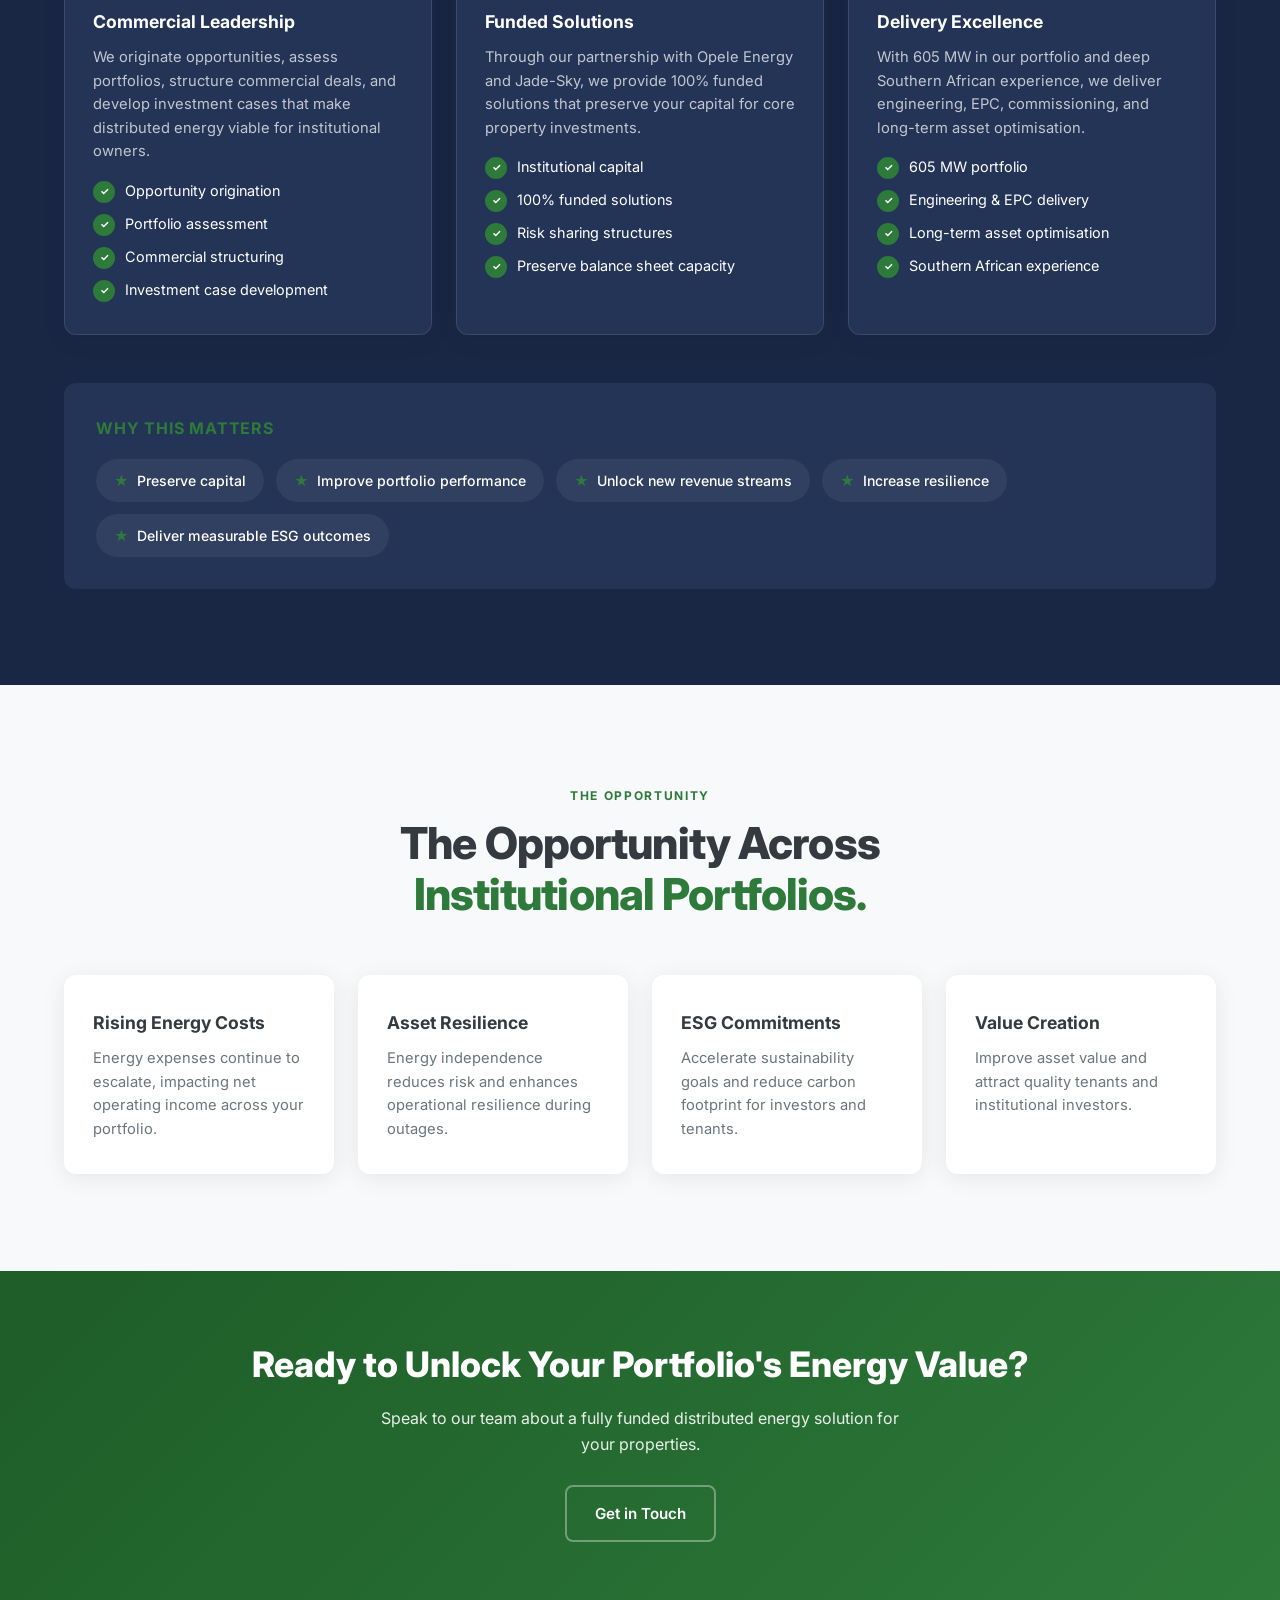
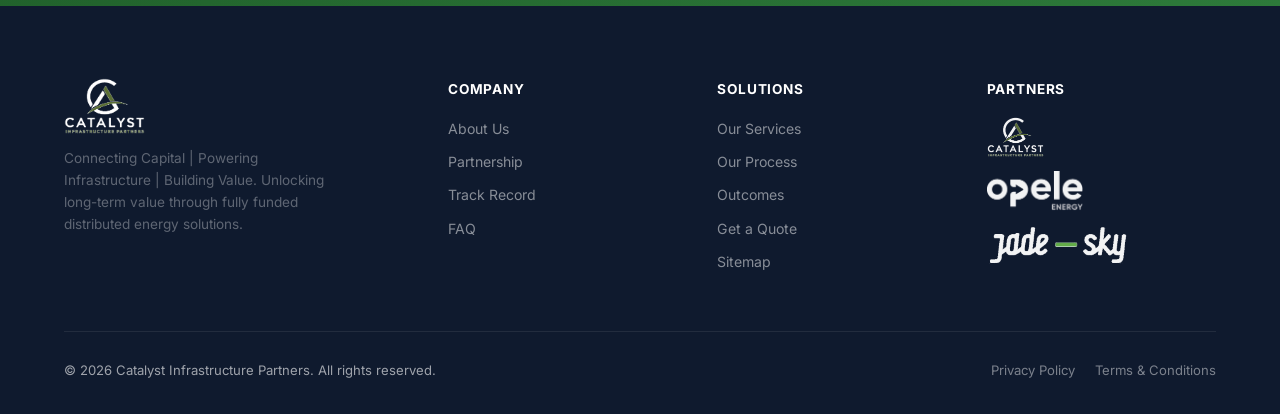
==== commit bca18fb9: "Fix partner logos display with official assets Reprocess Opele, Jade-Sky and Catalyst logos with tra" ====
--- a/about.html
+++ b/about.html
@@ -47,7 +47,7 @@
   "@type": "Organization",
   "name": "Catalyst Infrastructure Partners",
   "url": "https://beautiful-hummingbird-f5bb47.netlify.app",
-  "logo": "https://beautiful-hummingbird-f5bb47.netlify.app/assets/logos/catalyst-dark.svg",
+  "logo": "https://beautiful-hummingbird-f5bb47.netlify.app/assets/logos/catalyst.png",
   "description": "Connecting Capital | Powering Infrastructure | Building Value. Fully funded distributed energy solutions across Southern Africa.",
   "slogan": "Connecting Capital | Powering Infrastructure | Building Value",
   "areaServed": "Southern Africa",
--- a/css/styles.css
+++ b/css/styles.css
@@ -130,7 +130,12 @@
     gap: 24px;
 }
 
-.nav-logo img { height: 42px; width: auto; }
+.nav-logo img {
+    height: 52px;
+    width: auto;
+    max-width: 170px;
+    object-fit: contain;
+}
 
 .nav-links {
     display: flex;
@@ -195,7 +200,7 @@
 .partner-bar {
     background: var(--navy-dark);
     border-bottom: 1px solid rgba(255,255,255,0.06);
-    padding: 12px 0;
+    padding: 14px 0;
     margin-top: var(--nav-height);
 }
 
@@ -204,7 +209,7 @@
     align-items: center;
     justify-content: center;
     flex-wrap: wrap;
-    gap: 8px 24px;
+    gap: 12px 20px;
 }
 
 .partner-bar-label {
@@ -213,26 +218,54 @@
     letter-spacing: 0.12em;
     text-transform: uppercase;
     color: rgba(255,255,255,0.45);
-    margin-right: 8px;
+    margin-right: 4px;
 }
 
 .partner-bar-logos {
     display: flex;
     align-items: center;
-    gap: 20px;
+    gap: 14px;
     flex-wrap: wrap;
 }
 
-.partner-bar-logos img {
-    height: 28px;
+.partner-logo-wrap {
+    display: flex;
+    align-items: center;
+    justify-content: center;
+    background: #ffffff;
+    border-radius: 8px;
+    padding: 10px 16px;
+    min-height: 56px;
+    box-shadow: 0 2px 8px rgba(0,0,0,0.15);
+}
+
+.partner-logo {
+    display: block;
     width: auto;
-    max-width: 140px;
+    height: auto;
+    max-height: 40px;
+    max-width: 150px;
     object-fit: contain;
-    opacity: 0.85;
-    transition: var(--transition);
-}
-
-.partner-bar-logos img:hover { opacity: 1; transform: scale(1.03); }
+    opacity: 1;
+    transition: var(--transition);
+}
+
+.partner-logo--catalyst {
+    max-height: 48px;
+    max-width: 110px;
+}
+
+.partner-logo--opele {
+    max-height: 42px;
+    max-width: 150px;
+}
+
+.partner-logo--jade {
+    max-height: 34px;
+    max-width: 150px;
+}
+
+.partner-logo-wrap:hover .partner-logo { transform: scale(1.04); }
 
 .partner-divider {
     width: 1px;
@@ -246,15 +279,34 @@
     display: flex;
     align-items: center;
     justify-content: center;
-    padding: 20px 28px;
+    padding: 24px 28px;
     border-radius: var(--radius-sm);
-    background: var(--navy);
-    min-height: 72px;
+    background: var(--white);
+    border: 1px solid var(--gray-200);
+    min-height: 96px;
 }
 
 .logo-card.light { background: var(--white); border: 1px solid var(--gray-200); }
-.logo-card img { height: 36px; width: auto; max-width: 180px; object-fit: contain; }
-.logo-card.wide img { max-width: 220px; height: 32px; }
+.logo-card img {
+    height: auto;
+    width: auto;
+    max-height: 52px;
+    max-width: 200px;
+    object-fit: contain;
+}
+.logo-card img.logo-catalyst {
+    max-height: 72px;
+    max-width: 140px;
+}
+.logo-card img.logo-opele {
+    max-height: 56px;
+    max-width: 200px;
+}
+.logo-card img.logo-jade {
+    max-height: 44px;
+    max-width: 200px;
+}
+.logo-card.wide img { max-width: 220px; max-height: 48px; }
 
 /* ── PAGE HERO ── */
 .page-hero {
@@ -854,7 +906,14 @@
     margin-bottom: 48px;
 }
 
-.footer-logo { height: 44px; margin-bottom: 14px; }
+.footer-logo {
+    height: auto;
+    max-height: 56px;
+    width: auto;
+    max-width: 160px;
+    object-fit: contain;
+    margin-bottom: 14px;
+}
 .footer-tagline { font-size: 0.85rem; opacity: 0.55; line-height: 1.6; max-width: 280px; }
 
 .footer-col h4 {
@@ -880,10 +939,18 @@
 .footer-partners {
     display: flex;
     flex-direction: column;
-    gap: 10px;
-}
-
-.footer-partners img { height: 28px; width: auto; max-width: 140px; object-fit: contain; opacity: 0.8; }
+    gap: 14px;
+    align-items: flex-start;
+}
+
+.footer-partners img {
+    height: auto;
+    width: auto;
+    max-height: 40px;
+    max-width: 160px;
+    object-fit: contain;
+    opacity: 0.95;
+}
 
 .footer-bottom {
     padding-top: 28px;
@@ -1011,6 +1078,7 @@
 
     .partner-bar-logos { justify-content: center; }
     .partner-divider { display: none; }
+    .partner-logo-wrap { min-height: 48px; padding: 8px 12px; }
 }
 
 @media (max-width: 480px) {
